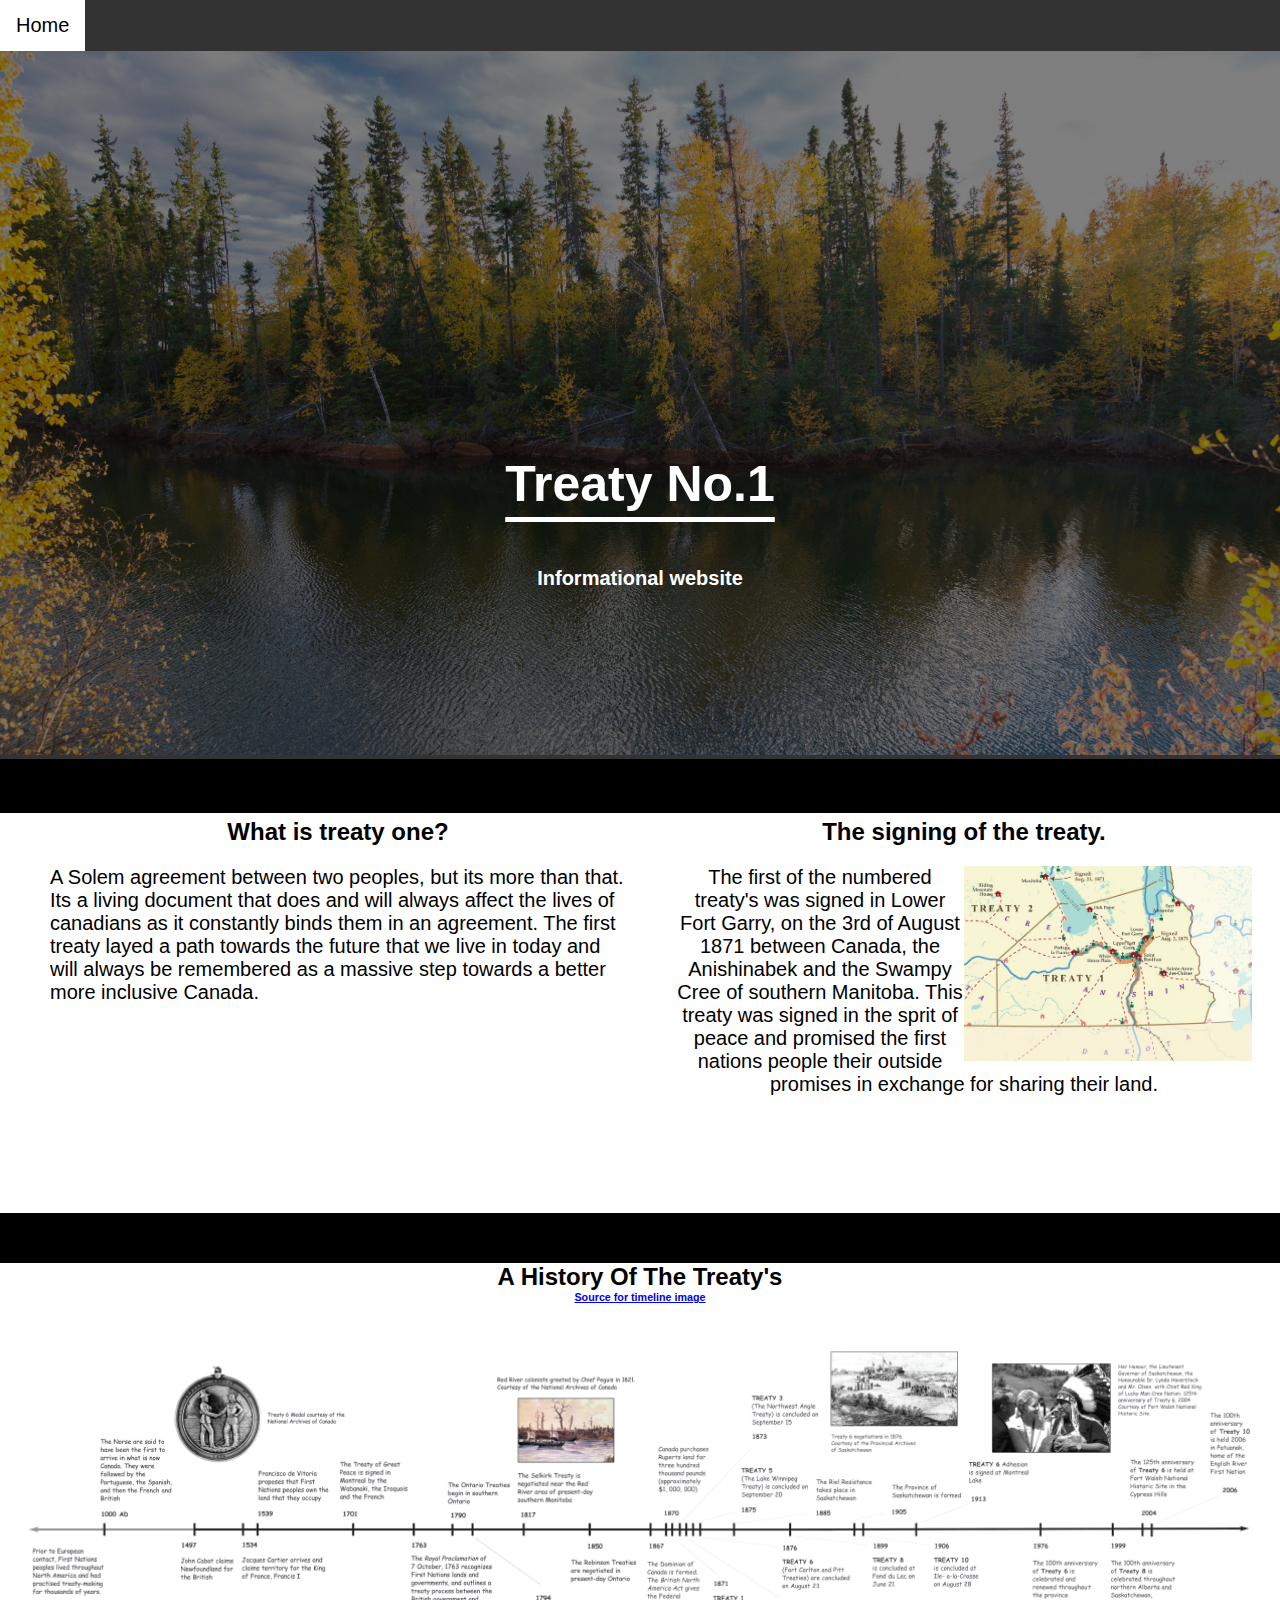
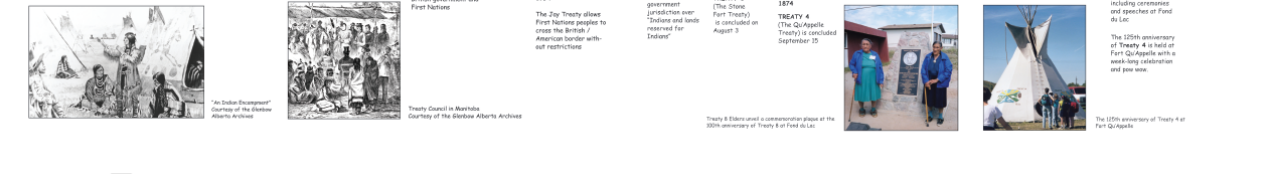
==== index.html @ 817dc726 "First Commit" ====
<!--
Danny Sheptycki
Software Development 20S
Mr. Hardman
Pembina Trails Early College
11/8/2022
-->
<!DOCTYPE html>
<html lang="en">
  <head>
    <meta charset="UTF-8" />
    <meta http-equiv="X-UA-Compatible" content="IE=edge" />
    <meta name="viewport" content="width=device-width, initial-scale=1.0" />
    <title>Home Page</title>

    <!--Linking External CSS File to index.html-->
    <link rel="stylesheet" href="style-sheets/main.css" />
    <style>
      p {
        font-size: 20px;
      }
    </style>
  </head>
  <body>
    <!--Navigation Bar-->
    <nav>
      <ul>
        <li><a href="index.html">Home</a></li>
      </ul>
    </nav>

    <!--Background image, used ID because there will only be 1 background image-->
    <span id="main-image">
      <img
        src="images/background-image.jpg"
        alt="Landscape of assiniboine river in late autmnn, covers wholebackground of website." />
    </span>

    <!--Text overlapping background image in header tag-->
    <header>
      <h1 id="title-text">Treaty No.1</h1>
      <p id="title-description">Informational website</p>
    </header>

    <!--Black bar to divide the content-->
    <div class="divider"></div>

    <!--Contains 2 Div's describing What the 1st treaty was and where/who it was signed by-->
    <section id="treaty-description-panel">
      <!--Div describing what the 1st treaty was-->
      <div class="treaty-description-card">
        <h2>What is treaty one?</h2>
        <p>
          A Solem agreement between two peoples, but its more than that. Its a
          living document that does and will always affect the lives of
          canadians as it constantly binds them in an agreement. The first
          treaty layed a path towards the future that we live in today and will
          always be remembered as a massive step towards a better more inclusive
          Canada.
        </p>
      </div>
      <!--Div describing where/who the treaty was signed by-->
      <div class="treaty-description-card right">
        <h2>The signing of the treaty.</h2>
        <p>
          <!--Image placed within text for positioning-->
          <span>
            <img
              src="images/treaty-one.png"
              id="treaty-map"
              width="50%"
              height="50%"
              alt="Map showing what land the 1st and 2nd treaty coveres in manitoba" />
          </span>
          The first of the numbered treaty's was signed in Lower Fort Garry, on
          the 3rd of August 1871 between Canada, the Anishinabek and the Swampy
          Cree of southern Manitoba. This treaty was signed in the sprit of
          peace and promised the first nations people their outside promises in
          exchange for sharing their land.
        </p>
      </div>
    </section>

    <!--Black bar to divide the content-->
    <div class="divider"></div>
    <!--Section containing timeline of historic events-->
    <section id="timeline-container">
      <h2>A History Of The Treaty's</h2>
      <!--Link to the timeline's source-->
      <h6>
        <a
          href="http://www.otc.ca/resource/purchase/treaty_timeline.html?page=5"
          target="none"
          >Source for timeline image</a
        >
      </h6>
      <img
        src="images/treaty-timeline.png"
        width="100%"
        alt="descriptive timeline of historic events ranging from 1000 AD to 2006 about the singing of the numbered treatys" />
    </section>
  </body>
</html>
---- style-sheets/main.css ----
body {
  background-color: #333;
  height: 100%;
  margin: 0;
  font-family: "Segoe UI", Tahoma, Geneva, Verdana, sans-serif;
}
nav ul {
  list-style-type: none;
  margin: 0;
  padding: 0;
  overflow: hidden;
  background-color: #333;
}
nav ul li {
  float: left;
  font-size: 20px;
}
nav ul li a {
  display: inline-block;
  color: white;
  text-align: center;
  padding: 14px 16px;
  text-decoration: none;
}
a:hover {
  color: black;
  background-color: white;
}
header {
  background-color: white;
  border: 2px solid black;
  text-align: center;
  vertical-align: center;
}
#main-image img {
  width: 100%;
  filter: brightness(50%);
}
#title-text {
  position: absolute;
  top: 50%;
  left: 50%;
  transform: translate(-50%, -50%);
  color: white;
  font-weight: bold;
  font-size: 50px;
  text-decoration-line: underline;
  text-underline-offset: 1rem;
}
#title-description {
  transform: translate(-50%, -50%);
  position: absolute;
  top: 62%;
  color: white;
  font-weight: bold;
  left: 50%;
}
.divider {
  height: 50px;
  background-color: rgb(0, 0, 0);
}
.treaty-description-card {
  background-color: #ffffff;
  margin: 5px 0px;
  width: 45%;
  float: left;
  padding-left: 50px;
}
#treaty-description-panel {
  background-color: #ffffff;
  height: 400px;
}
.treaty-description-card h2 {
  margin: 0px 0px;
  text-align: center;
}
.treaty-description-card.right h2,
.treaty-description-card.right p {
  text-align: center;
}
#treaty-map {
  margin-left: auto;
  margin-right: auto;
  float: right;
}
#timeline-container {
  background-color: white;
}
#timeline-container h2,
#timeline-container h6 {
  margin: 0;
  text-align: center;
}
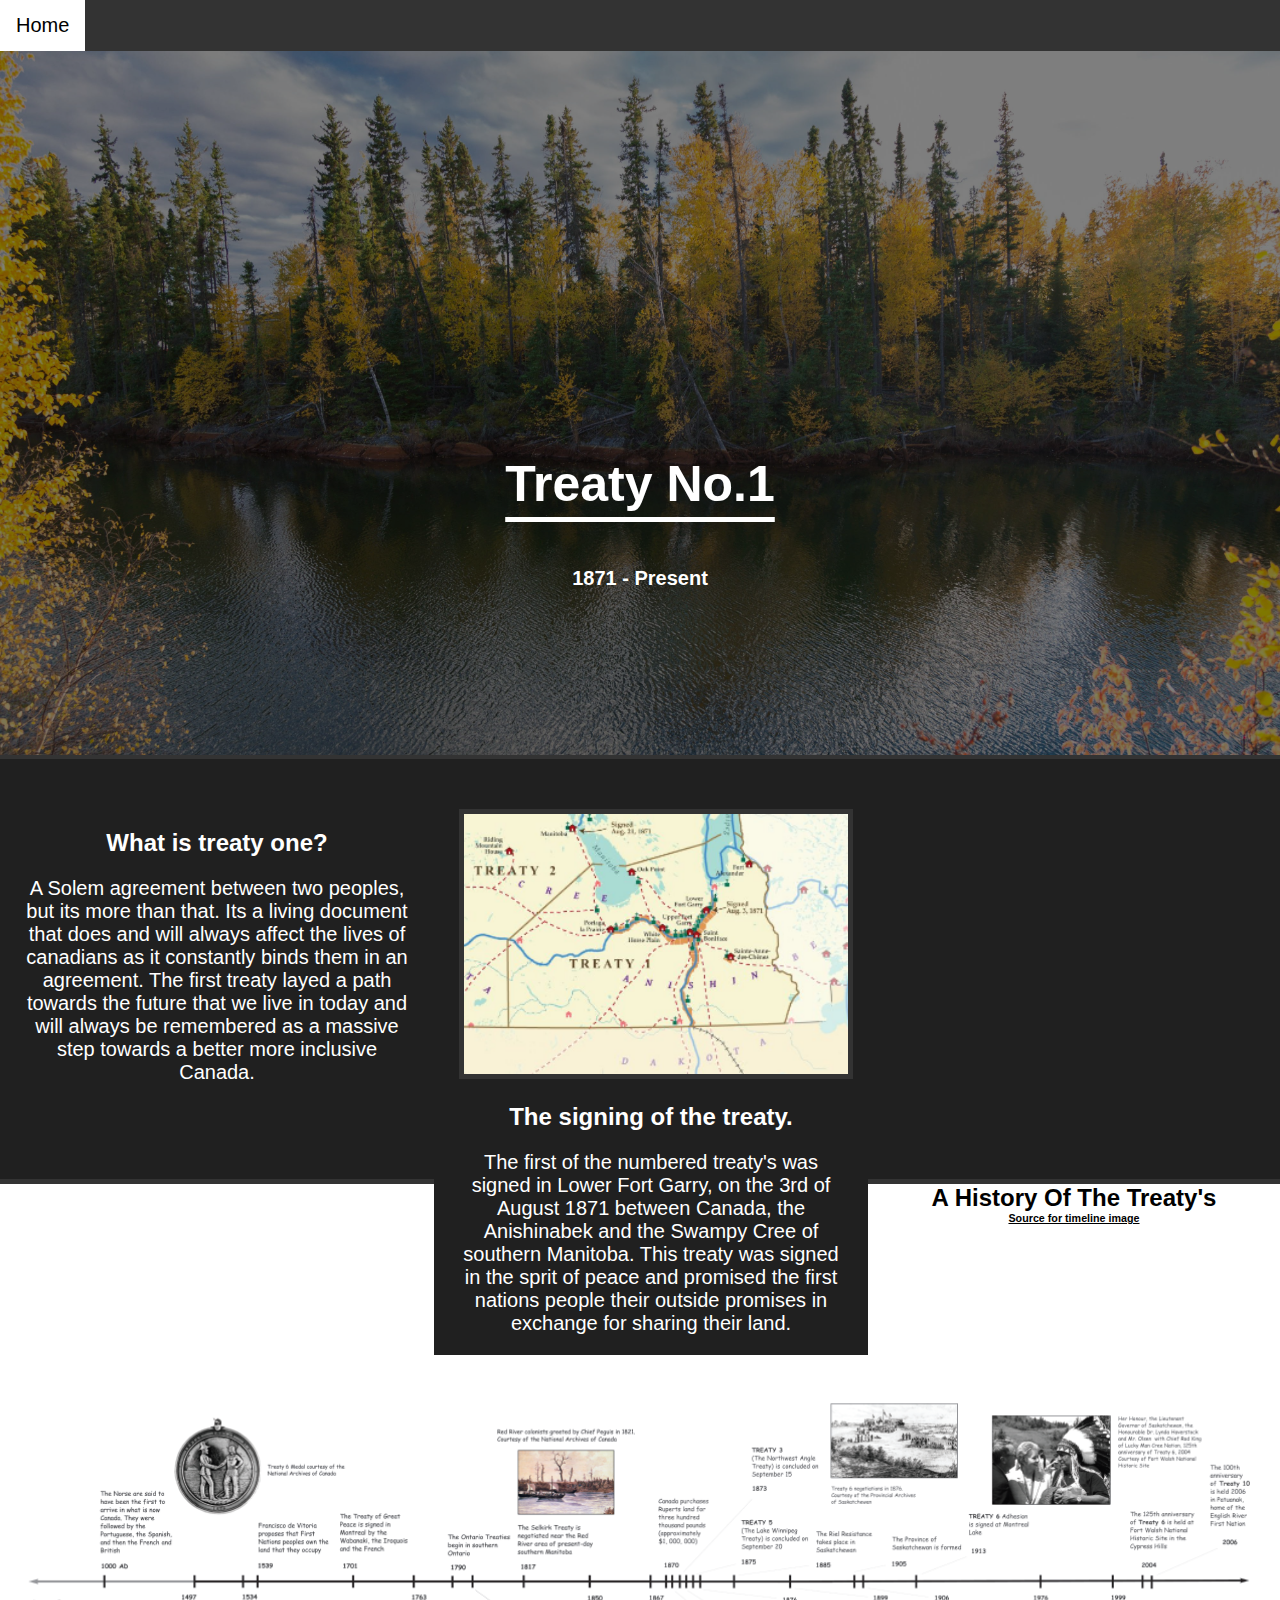
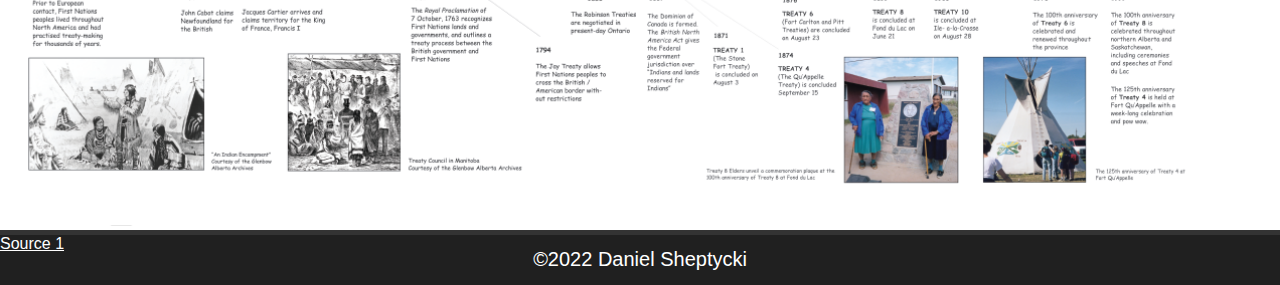
==== commit df1ab1f3: "changes" ====
--- a/index.html
+++ b/index.html
@@ -19,6 +19,35 @@
       p {
         font-size: 20px;
       }
+      .treaty-description-card {
+        background-color: #202020;
+        color: white;
+        margin: 5px 0px;
+        width: 30%;
+        float: left;
+        padding-left: 25px;
+        padding-right: 25px;
+      }
+      #treaty-description-panel {
+        background-color: #202020;
+        color: white;
+        height: 320px;
+      }
+      .treaty-description-card {
+        margin: 0px 0px;
+        text-align: center;
+      }
+      #treaty-map {
+        border: 5px solid #333;
+      }
+      #timeline-container {
+        background-color: rgb(255, 255, 255);
+      }
+      #timeline-container h2,
+      #timeline-container h6 {
+        margin: 0;
+        text-align: center;
+      }
     </style>
   </head>
   <body>
@@ -39,65 +68,82 @@
     <!--Text overlapping background image in header tag-->
     <header>
       <h1 id="title-text">Treaty No.1</h1>
-      <p id="title-description">Informational website</p>
+      <p id="title-description">1871 - Present</p>
     </header>
 
     <!--Black bar to divide the content-->
     <div class="divider"></div>
 
-    <!--Contains 2 Div's describing What the 1st treaty was and where/who it was signed by-->
-    <section id="treaty-description-panel">
-      <!--Div describing what the 1st treaty was-->
-      <div class="treaty-description-card">
-        <h2>What is treaty one?</h2>
-        <p>
-          A Solem agreement between two peoples, but its more than that. Its a
-          living document that does and will always affect the lives of
-          canadians as it constantly binds them in an agreement. The first
-          treaty layed a path towards the future that we live in today and will
-          always be remembered as a massive step towards a better more inclusive
-          Canada.
-        </p>
-      </div>
-      <!--Div describing where/who the treaty was signed by-->
-      <div class="treaty-description-card right">
-        <h2>The signing of the treaty.</h2>
-        <p>
-          <!--Image placed within text for positioning-->
-          <span>
+    <!--Main containing all content related to the numbered treatys.-->
+    <main>
+      <!--Contains 3 Div's describing What the 1st treaty was and where/who it was signed by-->
+      <section id="treaty-description-panel">
+        <!--Div describing what the 1st treaty was-->
+        <div class="treaty-description-card">
+          <h2>What is treaty one?</h2>
+          <p>
+            A Solem agreement between two peoples, but its more than that. Its a
+            living document that does and will always affect the lives of
+            canadians as it constantly binds them in an agreement. The first
+            treaty layed a path towards the future that we live in today and
+            will always be remembered as a massive step towards a better more
+            inclusive Canada.
+          </p>
+        </div>
+        <!--Div containing a image of the land treaty 1 covers.-->
+        <div class="treaty-description-card">
+          <a target="_blank" href="images/treaty-one.png">
             <img
               src="images/treaty-one.png"
               id="treaty-map"
-              width="50%"
-              height="50%"
+              width="100%"
               alt="Map showing what land the 1st and 2nd treaty coveres in manitoba" />
-          </span>
-          The first of the numbered treaty's was signed in Lower Fort Garry, on
-          the 3rd of August 1871 between Canada, the Anishinabek and the Swampy
-          Cree of southern Manitoba. This treaty was signed in the sprit of
-          peace and promised the first nations people their outside promises in
-          exchange for sharing their land.
-        </p>
-      </div>
-    </section>
+          </a>
+        </div>
+        <!--Div describing where/who the treaty was signed by-->
+        <div class="treaty-description-card right">
+          <h2>The signing of the treaty.</h2>
+          <p>
+            The first of the numbered treaty's was signed in Lower Fort Garry,
+            on the 3rd of August 1871 between Canada, the Anishinabek and the
+            Swampy Cree of southern Manitoba. This treaty was signed in the
+            sprit of peace and promised the first nations people their outside
+            promises in exchange for sharing their land.
+          </p>
+        </div>
+      </section>
 
-    <!--Black bar to divide the content-->
-    <div class="divider"></div>
-    <!--Section containing timeline of historic events-->
-    <section id="timeline-container">
-      <h2>A History Of The Treaty's</h2>
-      <!--Link to the timeline's source-->
-      <h6>
-        <a
-          href="http://www.otc.ca/resource/purchase/treaty_timeline.html?page=5"
-          target="none"
-          >Source for timeline image</a
-        >
-      </h6>
-      <img
-        src="images/treaty-timeline.png"
-        width="100%"
-        alt="descriptive timeline of historic events ranging from 1000 AD to 2006 about the singing of the numbered treatys" />
-    </section>
+      <!--Black bar to divide the content-->
+      <div class="divider" style="border-bottom: 5px solid #333"></div>
+      <!--Section containing timeline of historic events-->
+      <section id="timeline-container">
+        <h2>A History Of The Treaty's</h2>
+        <!--Link to the timeline's source-->
+        <h6>
+          <a
+            href="http://www.otc.ca/resource/purchase/treaty_timeline.html?page=5"
+            target="none"
+            style="color: black"
+            >Source for timeline image</a
+          >
+        </h6>
+        <a target="_blank" href="images/treaty-timeline.png">
+          <img
+            src="images/treaty-timeline.png"
+            width="100%"
+            alt="descriptive timeline of historic events ranging from 1000 AD to 2006 about the singing of the numbered treatys" />
+        </a>
+      </section>
+    </main>
+    <footer id="footer">
+      <a
+        href="https://treaty1.ca/"
+        class="link"
+        style="color: white"
+        target="_blank"
+        >Source 1</a
+      >
+      <p>&copy;2022 Daniel Sheptycki</p>
+    </footer>
   </body>
 </html>
--- a/style-sheets/main.css
+++ b/style-sheets/main.css
@@ -1,9 +1,13 @@
+/*Targets whole body, removing the 10px margin along the side, setting the background colour to gray,
+font family is sans-serif.*/
 body {
   background-color: #333;
   height: 100%;
   margin: 0;
   font-family: "Segoe UI", Tahoma, Geneva, Verdana, sans-serif;
 }
+
+/* Navingation Bar */
 nav ul {
   list-style-type: none;
   margin: 0;
@@ -26,16 +30,15 @@
   color: black;
   background-color: white;
 }
-header {
-  background-color: white;
-  border: 2px solid black;
-  text-align: center;
-  vertical-align: center;
-}
+
+/*Background Image*/
 #main-image img {
   width: 100%;
+  /*Makes the image dimmer*/
   filter: brightness(50%);
 }
+
+/*Positions the title text over the background image, and underlines.*/
 #title-text {
   position: absolute;
   top: 50%;
@@ -47,6 +50,7 @@
   text-decoration-line: underline;
   text-underline-offset: 1rem;
 }
+/* Positions title description under title text and over background image */
 #title-description {
   transform: translate(-50%, -50%);
   position: absolute;
@@ -55,39 +59,26 @@
   font-weight: bold;
   left: 50%;
 }
+/*divider (not too much going on here)*/
 .divider {
   height: 50px;
-  background-color: rgb(0, 0, 0);
+  background-color: #202020;
 }
-.treaty-description-card {
-  background-color: #ffffff;
-  margin: 5px 0px;
-  width: 45%;
-  float: left;
-  padding-left: 50px;
+/* Footer */
+#footer {
+  border-top: 5px solid #333;
+  background-color: #202020;
+  height: 50px;
+  font-family: "Segoe UI", Tahoma, Geneva, Verdana, sans-serif;
 }
-#treaty-description-panel {
-  background-color: #ffffff;
-  height: 400px;
+#footer a:hover {
+  color: black;
 }
-.treaty-description-card h2 {
-  margin: 0px 0px;
+#footer p {
+  position: relative;
+  margin: 0;
+  top: 50%;
+  transform: translateY(-130%);
   text-align: center;
+  color: white;
 }
-.treaty-description-card.right h2,
-.treaty-description-card.right p {
-  text-align: center;
-}
-#treaty-map {
-  margin-left: auto;
-  margin-right: auto;
-  float: right;
-}
-#timeline-container {
-  background-color: white;
-}
-#timeline-container h2,
-#timeline-container h6 {
-  margin: 0;
-  text-align: center;
-}
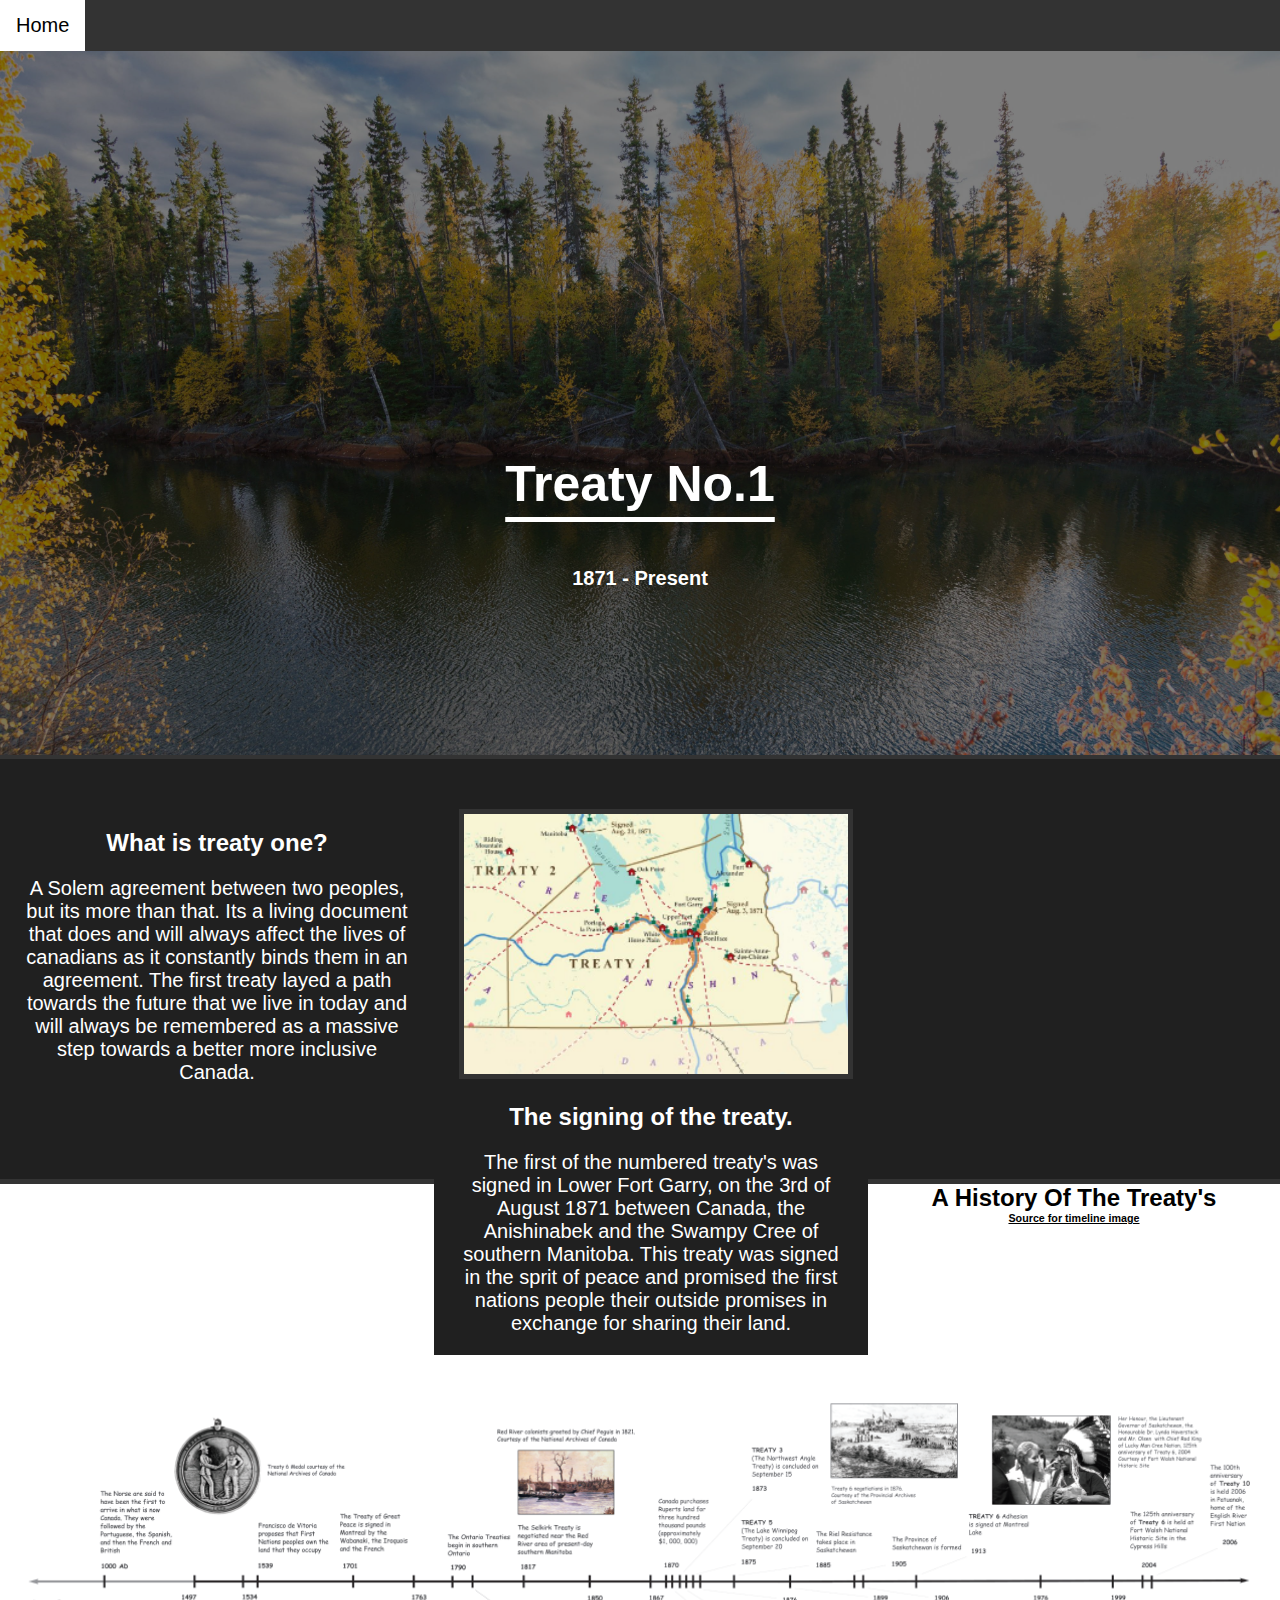
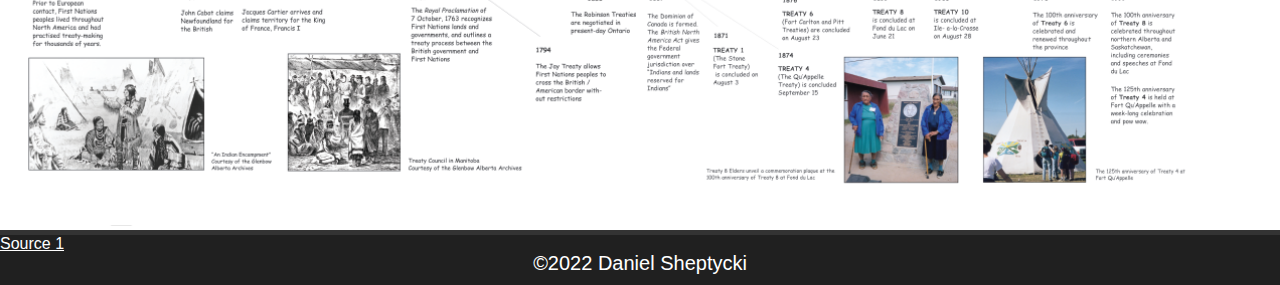
==== commit 6dc027a1: "another one" ====
--- a/index.html
+++ b/index.html
@@ -3,7 +3,7 @@
 Software Development 20S
 Mr. Hardman
 Pembina Trails Early College
-11/8/2022
+11/14/2022
 -->
 <!DOCTYPE html>
 <html lang="en">
@@ -143,7 +143,9 @@
         target="_blank"
         >Source 1</a
       >
-      <p>&copy;2022 Daniel Sheptycki</p>
+      <br />
+      </p>
+      <p id="copy-text">&copy;2022 Daniel Sheptycki</p>
     </footer>
   </body>
 </html>
--- a/style-sheets/main.css
+++ b/style-sheets/main.css
@@ -7,7 +7,7 @@
   font-family: "Segoe UI", Tahoma, Geneva, Verdana, sans-serif;
 }
 
-/* Navingation Bar */
+/* Navigation Bar */
 nav ul {
   list-style-type: none;
   margin: 0;
@@ -74,11 +74,11 @@
 #footer a:hover {
   color: black;
 }
-#footer p {
+#copy-text {
   position: relative;
   margin: 0;
   top: 50%;
-  transform: translateY(-130%);
+  transform: translateY(-200%);
   text-align: center;
   color: white;
 }
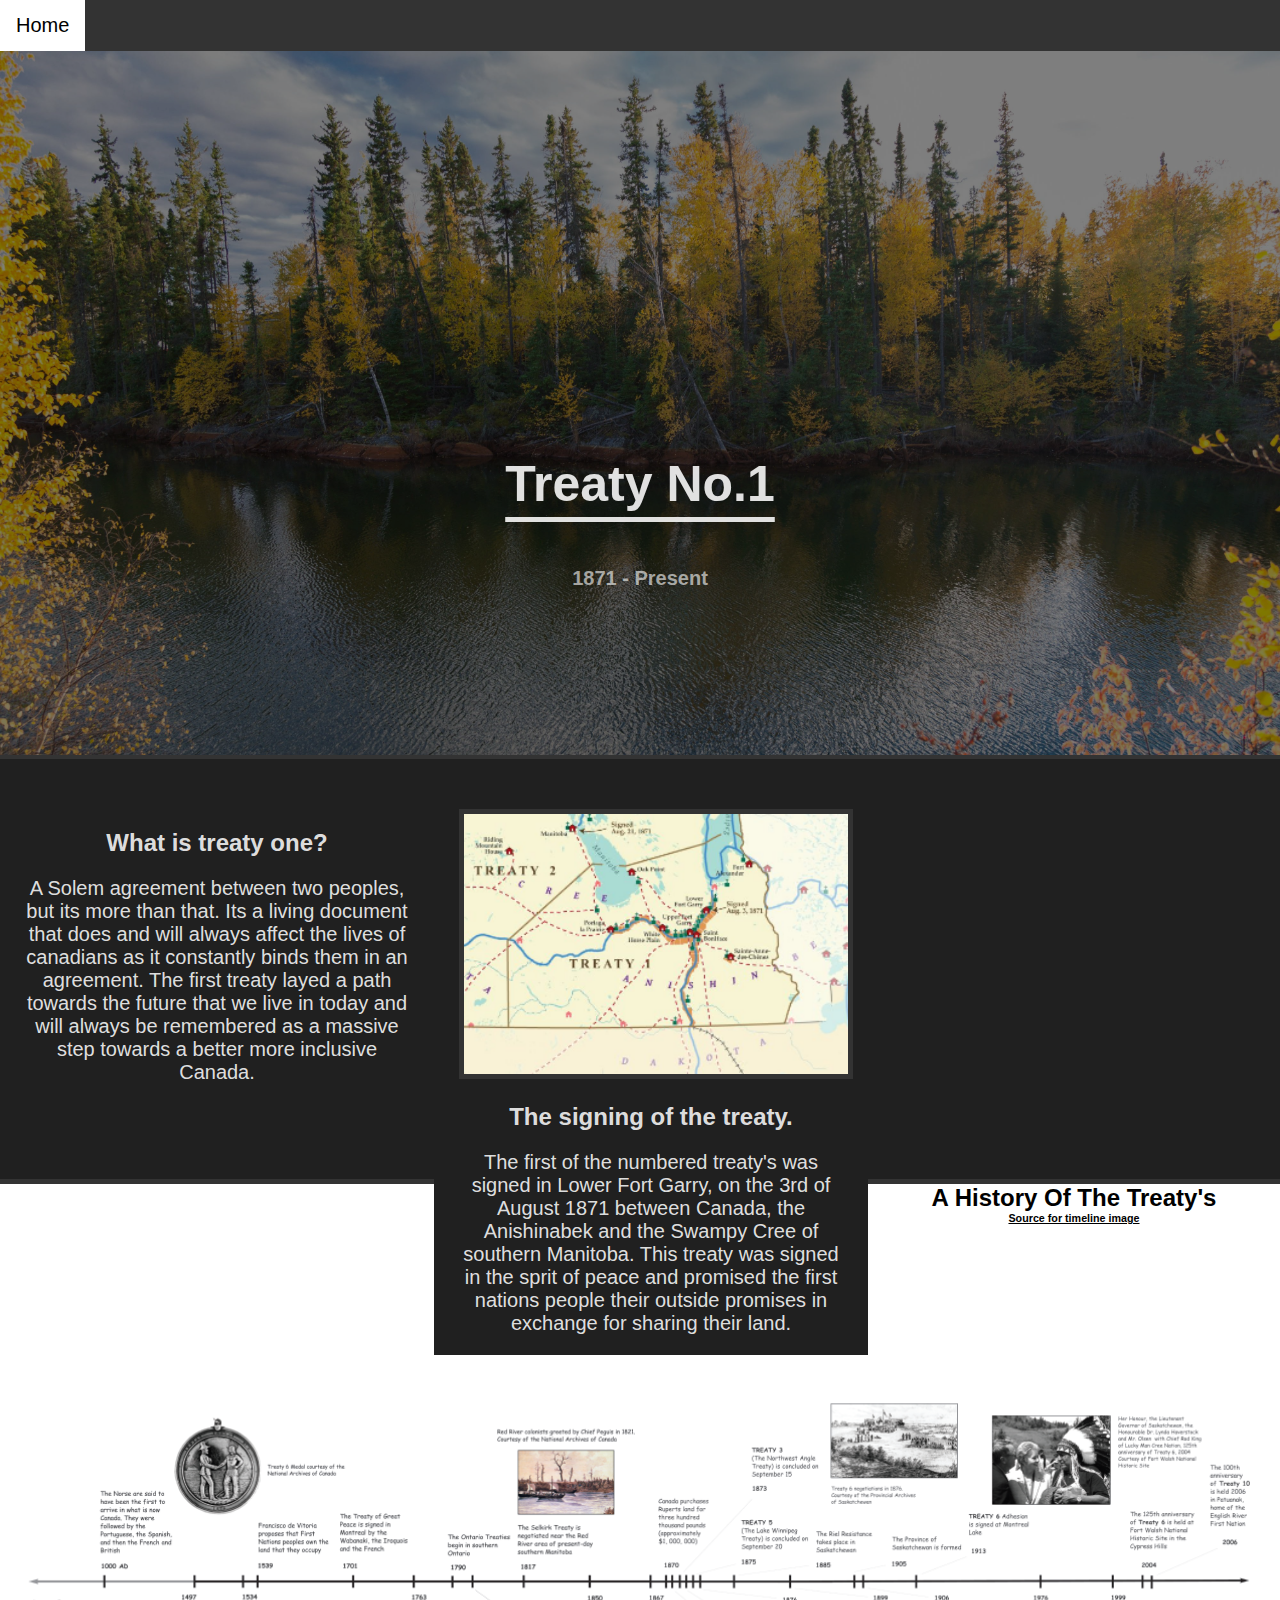
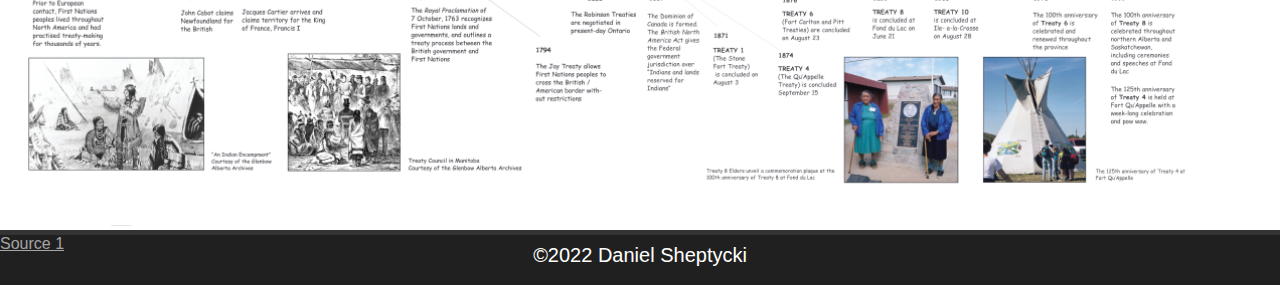
==== commit b56cfe77: "color changes" ====
--- a/index.html
+++ b/index.html
@@ -21,21 +21,19 @@
       }
       .treaty-description-card {
         background-color: #202020;
-        color: white;
         margin: 5px 0px;
         width: 30%;
         float: left;
         padding-left: 25px;
         padding-right: 25px;
+        margin: 0px 0px;
+        text-align: center;
+        color: rgba(255, 255, 255, 0.87);
       }
       #treaty-description-panel {
         background-color: #202020;
-        color: white;
+        color: rgba(255, 255, 255, 0.87);
         height: 320px;
-      }
-      .treaty-description-card {
-        margin: 0px 0px;
-        text-align: center;
       }
       #treaty-map {
         border: 5px solid #333;
@@ -139,12 +137,10 @@
       <a
         href="https://treaty1.ca/"
         class="link"
-        style="color: white"
+        style="color: rgba(255, 255, 255, 0.6)"
         target="_blank"
         >Source 1</a
       >
-      <br />
-      </p>
       <p id="copy-text">&copy;2022 Daniel Sheptycki</p>
     </footer>
   </body>
--- a/style-sheets/main.css
+++ b/style-sheets/main.css
@@ -21,7 +21,7 @@
 }
 nav ul li a {
   display: inline-block;
-  color: white;
+  color: rgba(255, 255, 255, 0.87);
   text-align: center;
   padding: 14px 16px;
   text-decoration: none;
@@ -44,7 +44,7 @@
   top: 50%;
   left: 50%;
   transform: translate(-50%, -50%);
-  color: white;
+  color: rgba(255, 255, 255, 0.87);
   font-weight: bold;
   font-size: 50px;
   text-decoration-line: underline;
@@ -55,7 +55,7 @@
   transform: translate(-50%, -50%);
   position: absolute;
   top: 62%;
-  color: white;
+  color: rgba(255, 255, 255, 0.6);
   font-weight: bold;
   left: 50%;
 }
@@ -78,7 +78,7 @@
   position: relative;
   margin: 0;
   top: 50%;
-  transform: translateY(-200%);
+  transform: translateY(-150%);
   text-align: center;
   color: white;
 }
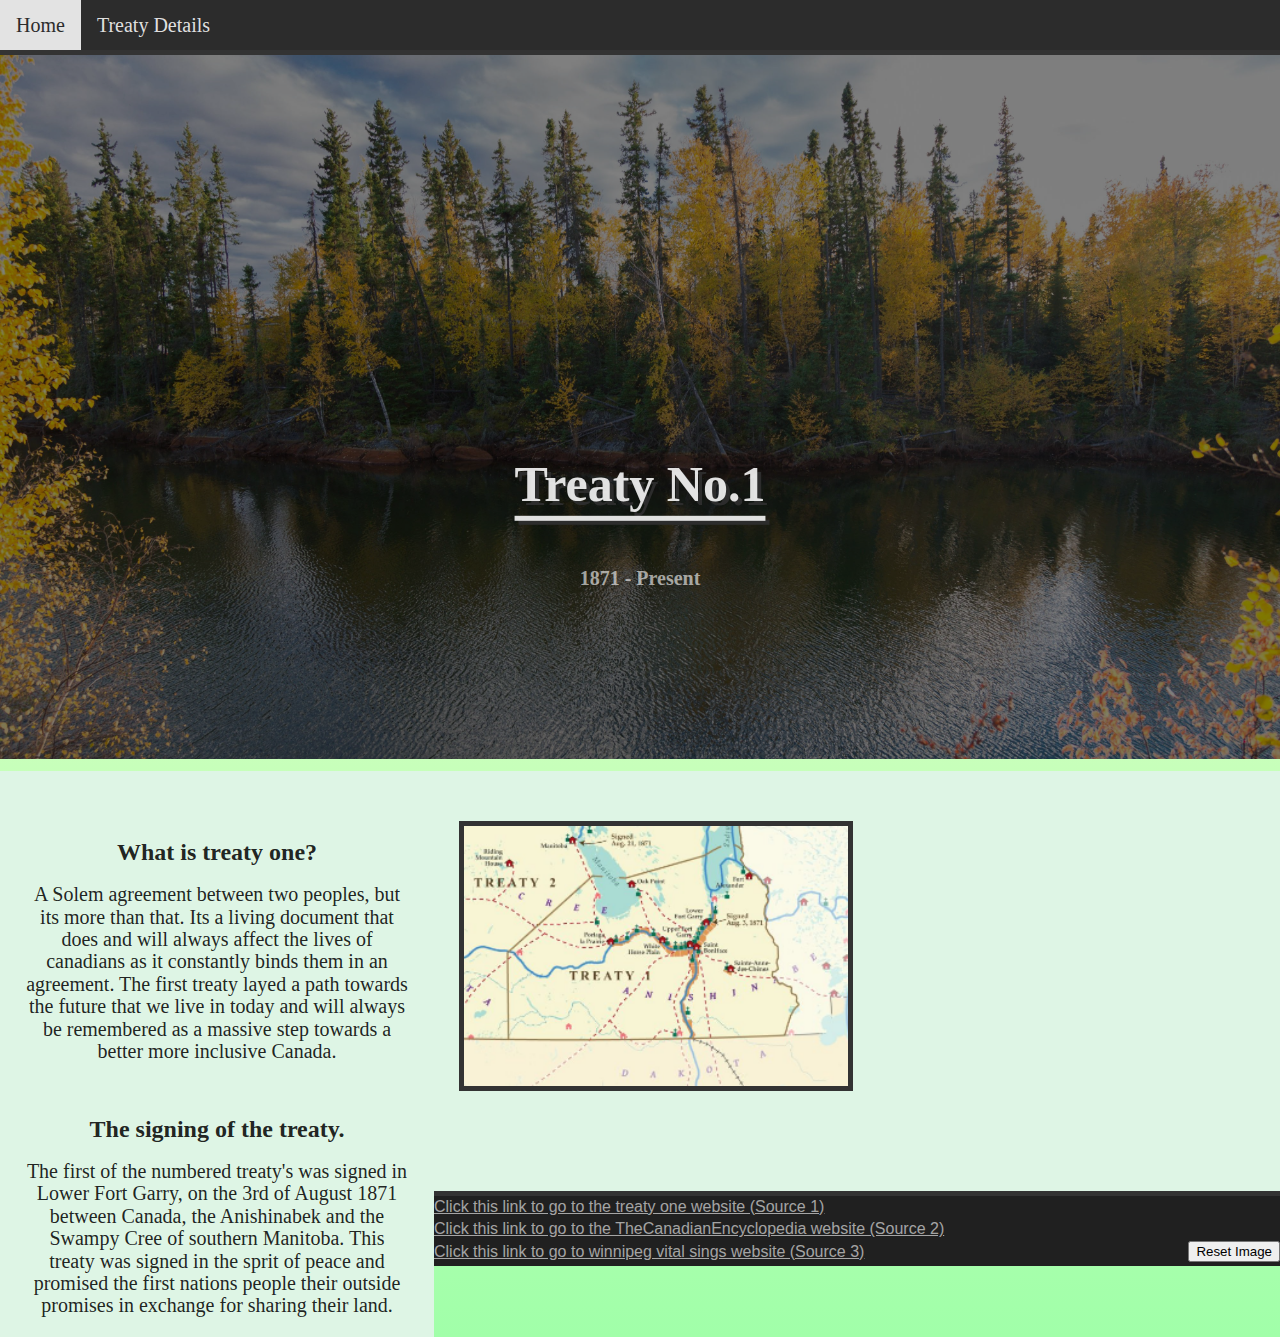
==== commit 58a28943: "unfinished" ====
--- a/index.html
+++ b/index.html
@@ -3,7 +3,7 @@
 Software Development 20S
 Mr. Hardman
 Pembina Trails Early College
-11/14/2022
+12/6/2022
 -->
 <!DOCTYPE html>
 <html lang="en">
@@ -16,11 +16,13 @@
     <!--Linking External CSS File to index.html-->
     <link rel="stylesheet" href="style-sheets/main.css" />
     <style>
+      /*paragraph styled in internal style sheet because its only intended to affect this webpage.*/
       p {
-        font-size: 20px;
+        font-size: 2rem;
       }
+      /* Styling for the 3 treaty description cards */
       .treaty-description-card {
-        background-color: #202020;
+        background-color: #def5e5;
         margin: 5px 0px;
         width: 30%;
         float: left;
@@ -28,23 +30,17 @@
         padding-right: 25px;
         margin: 0px 0px;
         text-align: center;
-        color: rgba(255, 255, 255, 0.87);
+        color: rgba(0, 0, 0, 0.87);
       }
+      /* Styling for the panel which holds the 3 treaty description cards */
       #treaty-description-panel {
-        background-color: #202020;
-        color: rgba(255, 255, 255, 0.87);
+        background-color: #def5e5;
+        color: rgba(0, 0, 0, 0.87);
         height: 320px;
       }
+      /*styling for the map showing the treaty land covered*/
       #treaty-map {
         border: 5px solid #333;
-      }
-      #timeline-container {
-        background-color: rgb(255, 255, 255);
-      }
-      #timeline-container h2,
-      #timeline-container h6 {
-        margin: 0;
-        text-align: center;
       }
     </style>
   </head>
@@ -53,6 +49,7 @@
     <nav>
       <ul>
         <li><a href="index.html">Home</a></li>
+        <li><a href="treaty-terms.html">Treaty Details</a></li>
       </ul>
     </nav>
 
@@ -70,7 +67,7 @@
     </header>
 
     <!--Black bar to divide the content-->
-    <div class="divider"></div>
+    <div class="divider" style="margin-top: 5px"></div>
 
     <!--Main containing all content related to the numbered treatys.-->
     <main>
@@ -90,13 +87,14 @@
         </div>
         <!--Div containing a image of the land treaty 1 covers.-->
         <div class="treaty-description-card">
-          <a target="_blank" href="images/treaty-one.png">
-            <img
-              src="images/treaty-one.png"
-              id="treaty-map"
-              width="100%"
-              alt="Map showing what land the 1st and 2nd treaty coveres in manitoba" />
-          </a>
+          <img
+            src="images/treaty-one.png"
+            id="treaty-map"
+            width="100%"
+            alt="Map showing what land the 1st and 2nd treaty coveres in manitoba"
+            onclick="expandImg()"
+            onkeydown="expandImg()"
+            tabindex="0" />
         </div>
         <!--Div describing where/who the treaty was signed by-->
         <div class="treaty-description-card right">
@@ -113,25 +111,6 @@
 
       <!--Black bar to divide the content-->
       <div class="divider" style="border-bottom: 5px solid #333"></div>
-      <!--Section containing timeline of historic events-->
-      <section id="timeline-container">
-        <h2>A History Of The Treaty's</h2>
-        <!--Link to the timeline's source-->
-        <h6>
-          <a
-            href="http://www.otc.ca/resource/purchase/treaty_timeline.html?page=5"
-            target="none"
-            style="color: black"
-            >Source for timeline image</a
-          >
-        </h6>
-        <a target="_blank" href="images/treaty-timeline.png">
-          <img
-            src="images/treaty-timeline.png"
-            width="100%"
-            alt="descriptive timeline of historic events ranging from 1000 AD to 2006 about the singing of the numbered treatys" />
-        </a>
-      </section>
     </main>
     <footer id="footer">
       <a
@@ -139,9 +118,46 @@
         class="link"
         style="color: rgba(255, 255, 255, 0.6)"
         target="_blank"
-        >Source 1</a
+        >Click this link to go to the treaty one website (Source 1)</a
       >
-      <p id="copy-text">&copy;2022 Daniel Sheptycki</p>
+      <br />
+      <a
+        href="https://www.thecanadianencyclopedia.ca/en/article/treaties-1-and-2"
+        class="link"
+        style="color: rgba(255, 255, 255, 0.6)"
+        target="_blank"
+        >Click this link to go to the TheCanadianEncyclopedia website (Source
+        2)</a
+      >
+      <br />
+      <a
+        href="https://www.winnipegvitalsigns.org/vital-information/treaty-1/"
+        class="link"
+        style="color: rgba(255, 255, 255, 0.6)"
+        target="_blank"
+        >Click this link to go to winnipeg vital sings website (Source 3)</a
+      >
+      <button onclick="resetImg()" style="float: right">Reset Image</button>
     </footer>
+    <!--Javascript to expand the treaty map image-->
+    <script>
+      // Get the img object using its Id
+      img = document.getElementById("treaty-map");
+
+      function expandImg() {
+        // Set image size to 1.5 times original
+        img.style.transform = "scale(1.5)";
+        // Animation effect
+        img.style.transition = "transform 0.25s ease";
+        imgExpanded = true;
+      }
+      // Function to reset image size
+      function resetImg() {
+        // Set image size to original
+        img.style.transform = "scale(1)";
+        img.style.transition = "transform 0.25s ease";
+        imgExpanded = false;
+      }
+    </script>
   </body>
 </html>
--- a/style-sheets/main.css
+++ b/style-sheets/main.css
@@ -1,34 +1,58 @@
-/*Targets whole body, removing the 10px margin along the side, setting the background colour to gray,
-font family is sans-serif.*/
+/*Sets font size so rem is able to be used instead of px which makes the website more accessible*/
+html {
+  font-size: 62.5%;
+}
+/*Targets whole body, removing the 10px margin along the side, setting the background colour to a linear gradient of light green to darker green,
+font family is serif, text colour is dark green.*/
 body {
-  background-color: #333;
+  background-image: linear-gradient(to bottom, #faffd1, #a1ffa9);
   height: 100%;
   margin: 0;
-  font-family: "Segoe UI", Tahoma, Geneva, Verdana, sans-serif;
+  font-family: Georgia, "Times New Roman", Times, serif;
+  font-size: 1.6rem;
+  line-height: 2.24rem;
+  letter-spacing: normal;
+  color: #285430;
 }
 
 /* Navigation Bar */
 nav ul {
+  /*Removes the bullet points*/
   list-style-type: none;
+  /*Sets the margin (space around the element) to 0 */
   margin: 0;
+  /*Sets the padding (space inside the element) to 0 */
   padding: 0;
   overflow: hidden;
-  background-color: #333;
+
+  /*background colour is set*/
+  background-color: #2c2c2c;
+
+  /*Creates a small border (space bordering the object) on the bottom of the navigation bar */
+  border-bottom: 5px solid#333;
 }
 nav ul li {
+  /* floats the links next to each other aligning them left of one another */
   float: left;
-  font-size: 20px;
+  /* Sets the size of the text link */
+  font-size: 2rem;
 }
 nav ul li a {
+  /* Sets the object to display as inline-block so that they align properly with each other */
   display: inline-block;
+  /* Sets the text color */
   color: rgba(255, 255, 255, 0.87);
+  /* aligns the text to the center of the box */
   text-align: center;
+  /* creates padding inside the box */
   padding: 14px 16px;
   text-decoration: none;
 }
-a:hover {
-  color: black;
-  background-color: white;
+/* When the link is being hovered over with a mouse or a screen reader it inverts text and background color */
+nav a:hover,
+nav a:focus {
+  color: #2c2c2c;
+  background-color: rgba(255, 255, 255, 0.87);
 }
 
 /*Background Image*/
@@ -38,47 +62,48 @@
   filter: brightness(50%);
 }
 
-/*Positions the title text over the background image, and underlines.*/
+/*Positions the title text over the background image*/
 #title-text {
+  /*Position is set to abesolute so it is able to be transformed*/
   position: absolute;
+  /*Positions the text in the abesolute center*/
   top: 50%;
   left: 50%;
   transform: translate(-50%, -50%);
+
+  /* Text shadow to emphasize Title Text */
+  text-shadow: #2c2c2c 4px 4px 0px;
+  /* sets text color */
   color: rgba(255, 255, 255, 0.87);
+  /* bolds the text */
   font-weight: bold;
-  font-size: 50px;
+  /* sets font size */
+  font-size: 5rem;
+  /* underlines the text and offsets the underline so its further below the text than usual */
   text-decoration-line: underline;
-  text-underline-offset: 1rem;
+  text-underline-offset: 1.5rem;
 }
 /* Positions title description under title text and over background image */
 #title-description {
+  /*Positions the text in the center of the horizontal axis*/
   transform: translate(-50%, -50%);
   position: absolute;
+  /* sets the text slightly below the title */
   top: 62%;
+  left: 50%;
+  /* changes the text colour and bolds it */
   color: rgba(255, 255, 255, 0.6);
   font-weight: bold;
-  left: 50%;
 }
 /*divider (not too much going on here)*/
 .divider {
   height: 50px;
-  background-color: #202020;
+  background-color: #def5e5;
 }
 /* Footer */
 #footer {
-  border-top: 5px solid #333;
+  bottom: 0;
   background-color: #202020;
-  height: 50px;
+  height: 70px;
   font-family: "Segoe UI", Tahoma, Geneva, Verdana, sans-serif;
 }
-#footer a:hover {
-  color: black;
-}
-#copy-text {
-  position: relative;
-  margin: 0;
-  top: 50%;
-  transform: translateY(-150%);
-  text-align: center;
-  color: white;
-}
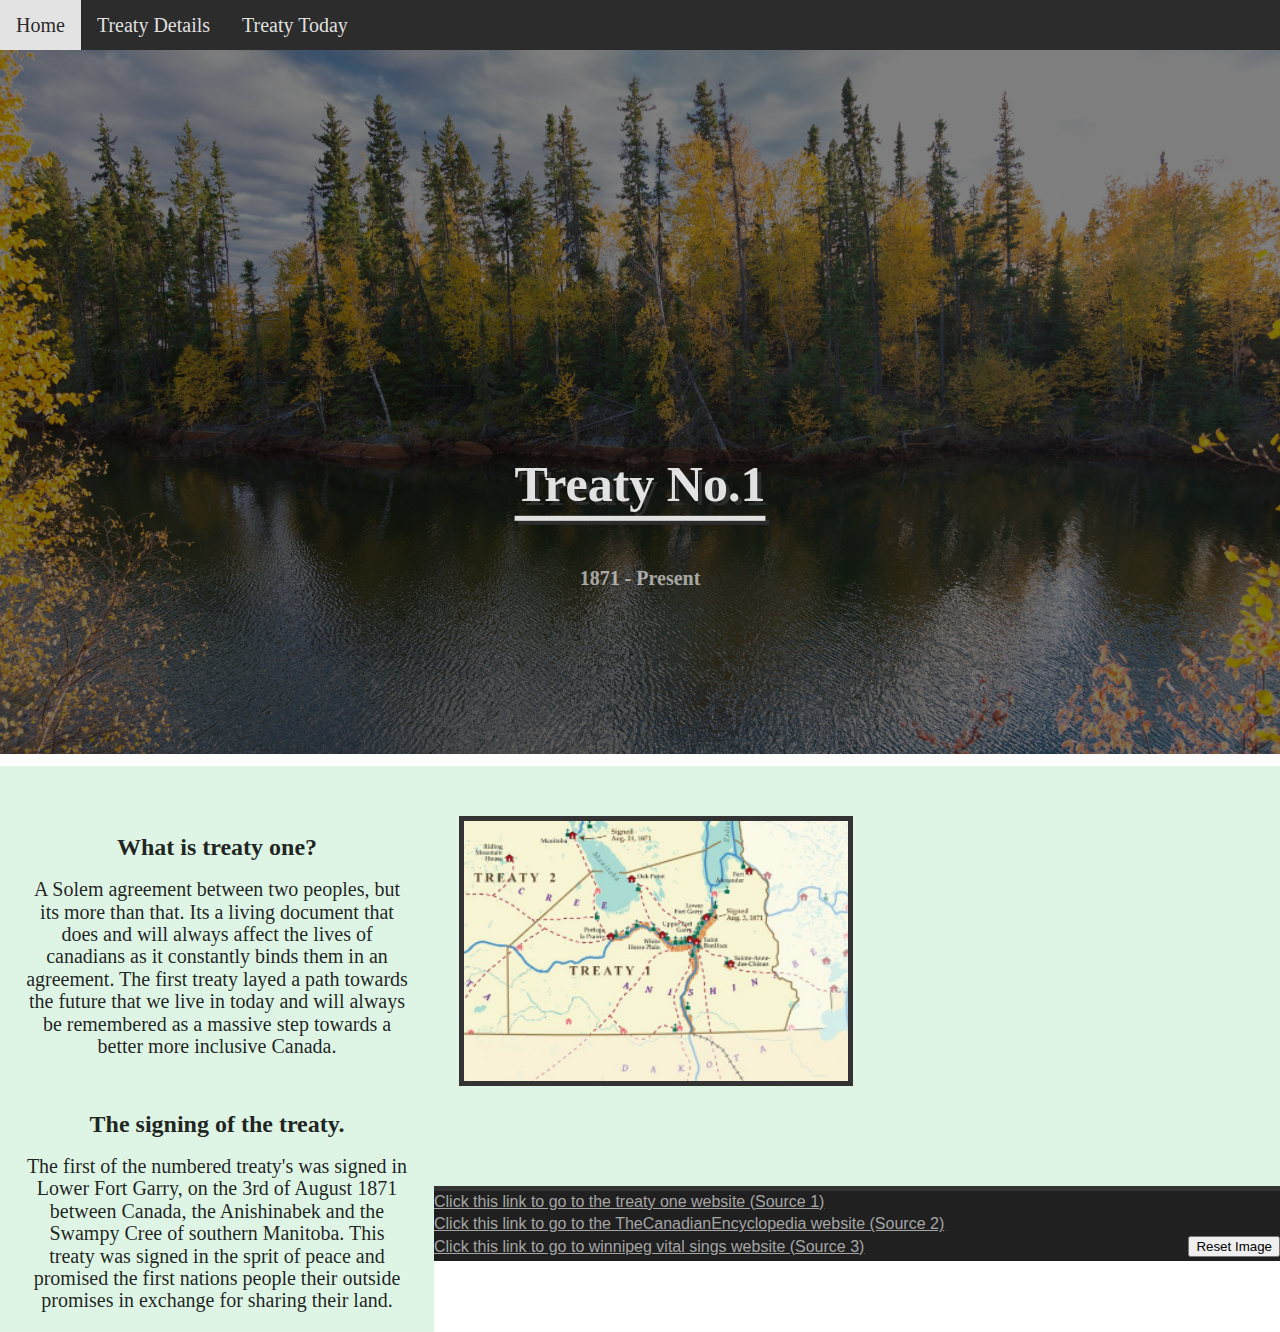
==== commit 562fe1e0: "unfinished, - to work on at home" ====
--- a/index.html
+++ b/index.html
@@ -3,7 +3,7 @@
 Software Development 20S
 Mr. Hardman
 Pembina Trails Early College
-12/6/2022
+12/18/2022
 -->
 <!DOCTYPE html>
 <html lang="en">
@@ -50,6 +50,7 @@
       <ul>
         <li><a href="index.html">Home</a></li>
         <li><a href="treaty-terms.html">Treaty Details</a></li>
+        <li><a href="treaty-today.html">Treaty Today</a></li>
       </ul>
     </nav>
 
--- a/style-sheets/main.css
+++ b/style-sheets/main.css
@@ -5,7 +5,6 @@
 /*Targets whole body, removing the 10px margin along the side, setting the background colour to a linear gradient of light green to darker green,
 font family is serif, text colour is dark green.*/
 body {
-  background-image: linear-gradient(to bottom, #faffd1, #a1ffa9);
   height: 100%;
   margin: 0;
   font-family: Georgia, "Times New Roman", Times, serif;
@@ -29,7 +28,6 @@
   background-color: #2c2c2c;
 
   /*Creates a small border (space bordering the object) on the bottom of the navigation bar */
-  border-bottom: 5px solid#333;
 }
 nav ul li {
   /* floats the links next to each other aligning them left of one another */
@@ -59,6 +57,7 @@
 #main-image img {
   width: 100%;
   /*Makes the image dimmer*/
+  -webkit-filter: brightness(50%);
   filter: brightness(50%);
 }
 
@@ -69,6 +68,10 @@
   /*Positions the text in the abesolute center*/
   top: 50%;
   left: 50%;
+  -webkit-transform: translate(-50%, -50%);
+  -moz-transform: translate(-50%, -50%);
+  -ms-transform: translate(-50%, -50%);
+  -o-transform: translate(-50%, -50%);
   transform: translate(-50%, -50%);
 
   /* Text shadow to emphasize Title Text */
@@ -80,12 +83,18 @@
   /* sets font size */
   font-size: 5rem;
   /* underlines the text and offsets the underline so its further below the text than usual */
+  -webkit-text-decoration-line: underline;
+  -moz-text-decoration-line: underline;
   text-decoration-line: underline;
   text-underline-offset: 1.5rem;
 }
 /* Positions title description under title text and over background image */
 #title-description {
   /*Positions the text in the center of the horizontal axis*/
+  -webkit-transform: translate(-50%, -50%);
+  -moz-transform: translate(-50%, -50%);
+  -ms-transform: translate(-50%, -50%);
+  -o-transform: translate(-50%, -50%);
   transform: translate(-50%, -50%);
   position: absolute;
   /* sets the text slightly below the title */
